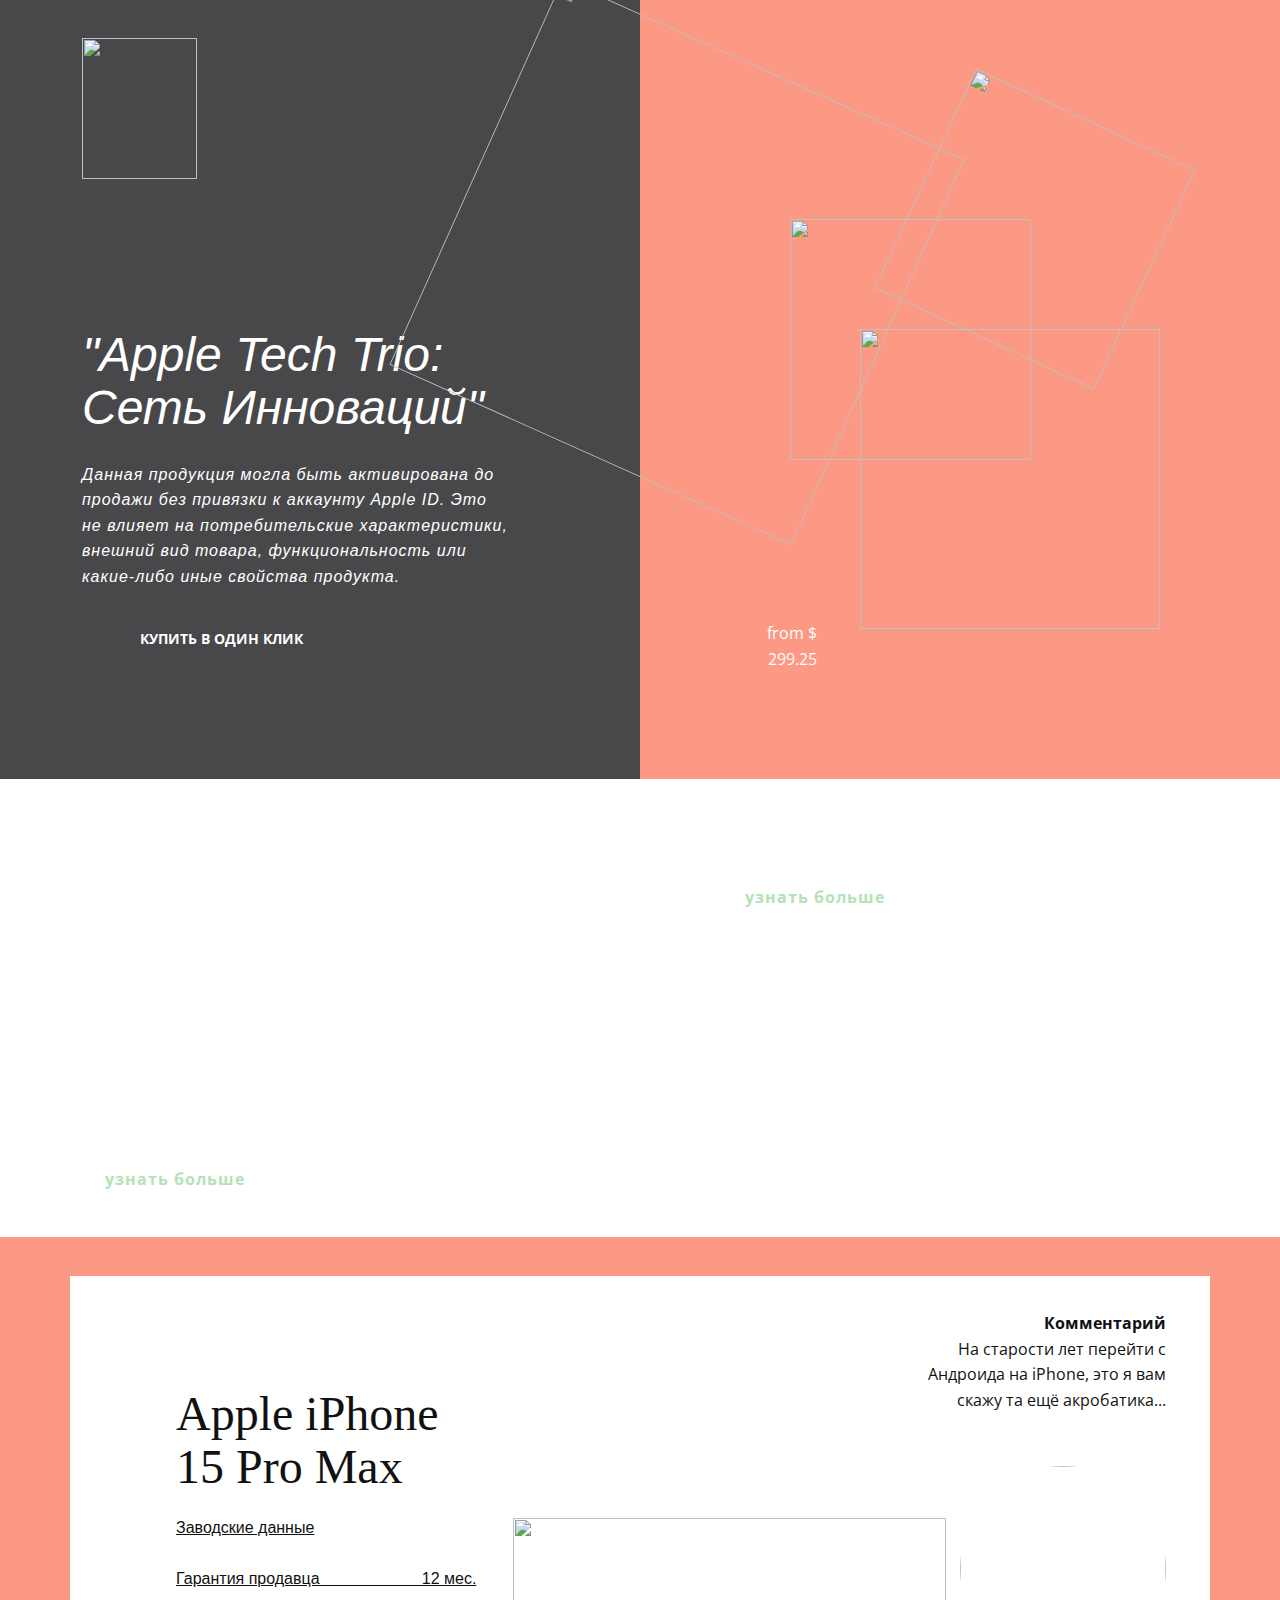
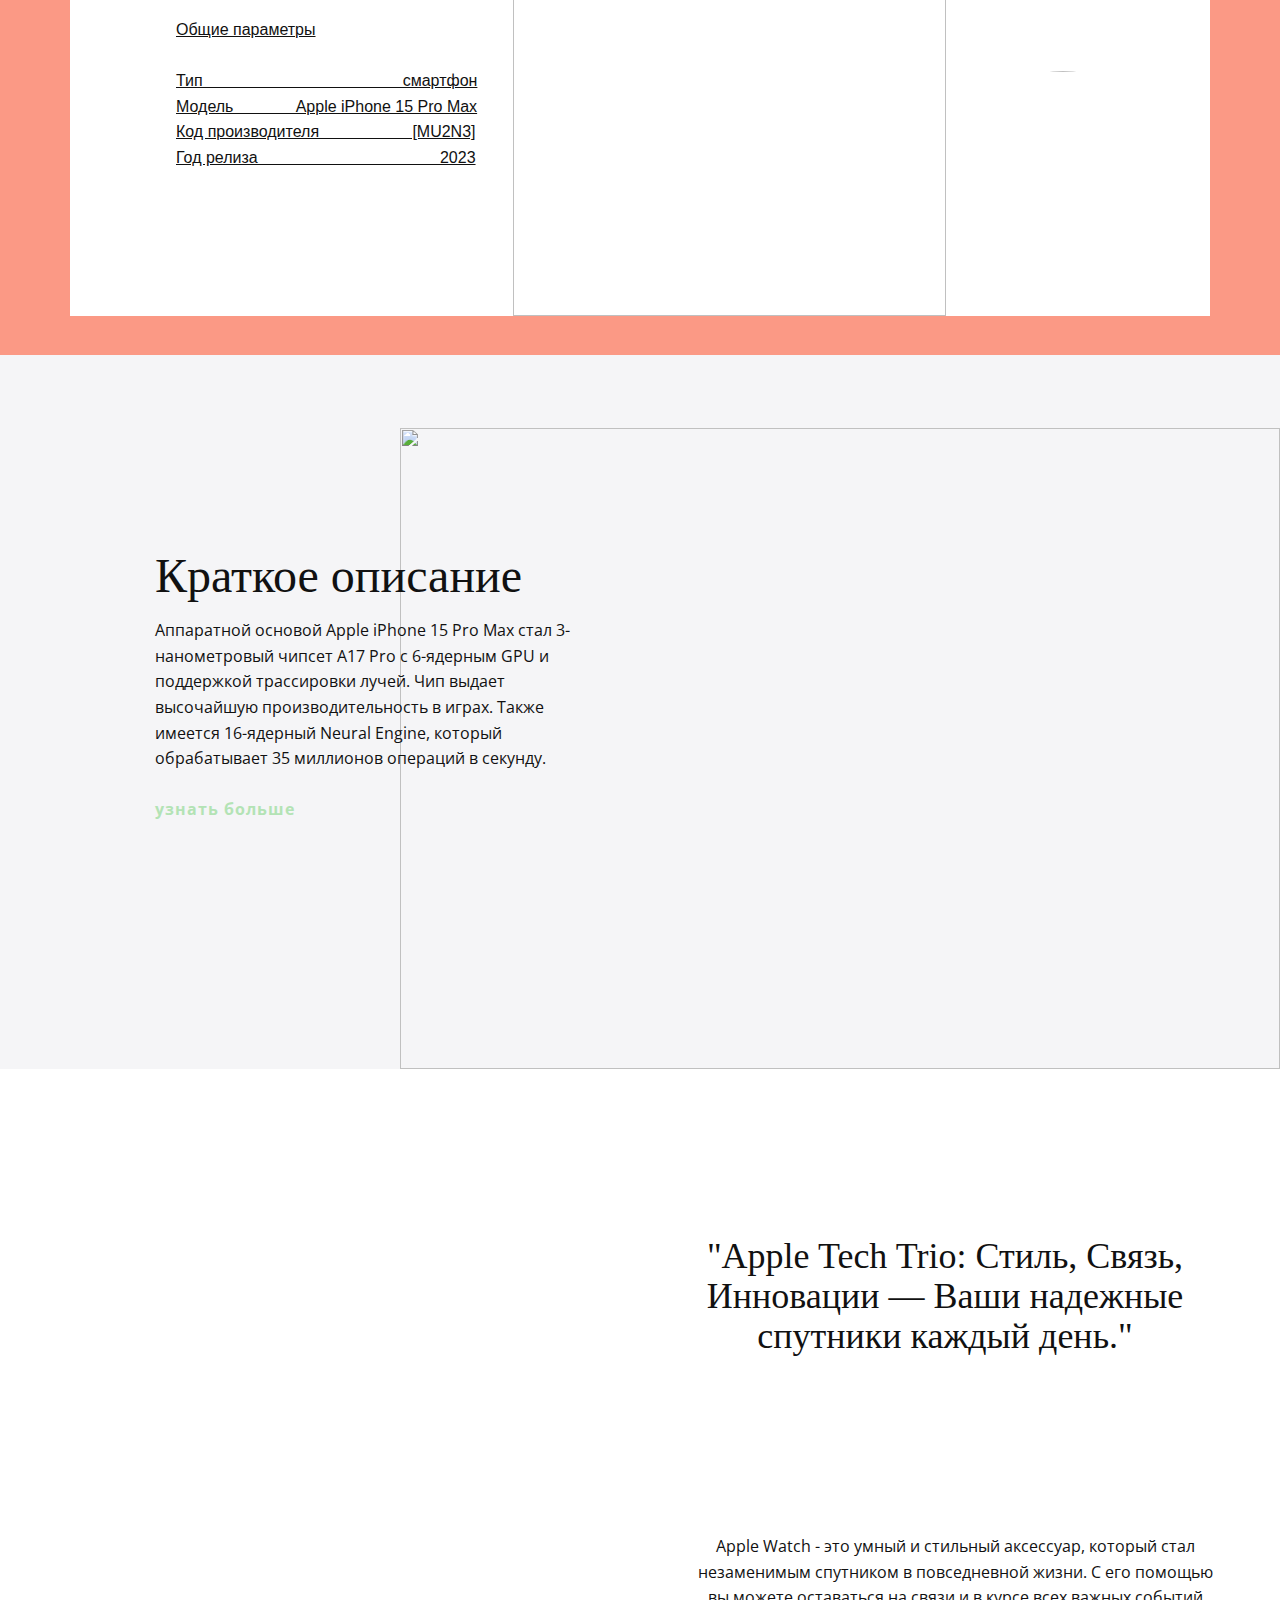
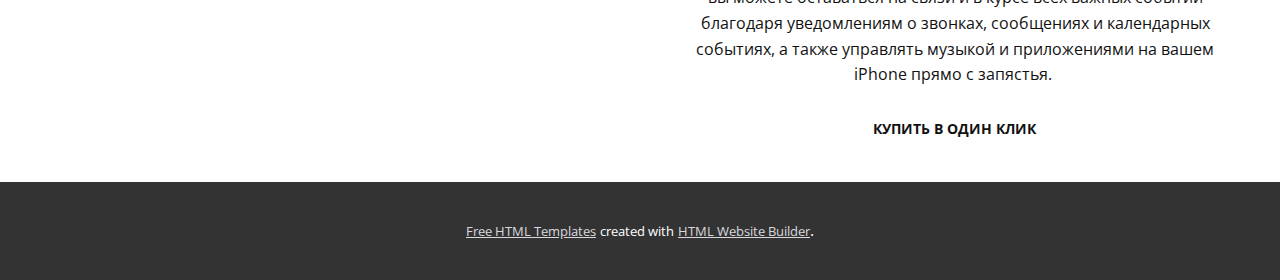
==== index.html @ d12cdcd2 "saite1" ====
<!DOCTYPE html>
<html style="font-size: 16px;" lang="ru"><head>
    <meta name="viewport" content="width=device-width, initial-scale=1.0">
    <meta charset="utf-8">
    <meta name="keywords" content="Beats Solo 3Wireless Headphone Review, The sound of the studio, Clear highs and deep lows, Sound Quality &amp;amp; Performance">
    <meta name="description" content="">
    <title>Главная</title>
    <link rel="stylesheet" href="nicepage.css" media="screen">
<link rel="stylesheet" href="Главная.css" media="screen">
    <script class="u-script" type="text/javascript" src="jquery.js" defer=""></script>
    <script class="u-script" type="text/javascript" src="nicepage.js" defer=""></script>
    <meta name="generator" content="Nicepage 6.6.3, nicepage.com">
    <link id="u-theme-google-font" rel="stylesheet" href="https://fonts.googleapis.com/css?family=Roboto:100,100i,300,300i,400,400i,500,500i,700,700i,900,900i|Open+Sans:300,300i,400,400i,500,500i,600,600i,700,700i,800,800i">
    
    
    
    
    
    
    
    
    <script type="application/ld+json">{
		"@context": "http://schema.org",
		"@type": "Organization",
		"name": ""
}</script>
    <meta name="theme-color" content="#48484a">
    <meta property="og:title" content="Главная">
    <meta property="og:type" content="website">
  <meta data-intl-tel-input-cdn-path="intlTelInput/"></head>
  <body data-home-page="Главная.html" data-home-page-title="Главная" data-path-to-root="./" data-include-products="false" class="u-body u-xl-mode" data-lang="ru"> 
    <section class="u-clearfix u-palette-1-base u-section-1" id="sec-eae1">
      <div class="custom-expanded u-container-style u-group u-palette-2-base u-shape-rectangle u-group-1">
        <div class="u-container-layout u-container-layout-1">
          <img class="u-image u-image-contain u-image-default u-preserve-proportions u-image-1" src="images/Plus-Symbol-Silhouette-PNG-Image-HD.png" alt="" data-image-width="2000" data-image-height="2000">
          <div class="u-rotation-parent u-rotation-parent-1">
            <img class="u-image u-image-contain u-image-default u-preserve-proportions u-image-2" src="images/230914120011829026-1000x1000.png" alt="" data-image-width="1000" data-image-height="1000">
          </div>
          <div class="custom-expanded u-container-style u-group u-group-2">
            <div class="u-container-layout u-container-layout-2">
              <h1 class="u-align-center-xs u-custom-font u-font-arial u-text u-title u-text-1"> "Apple Tech Trio: Сеть Инноваций"</h1>
              <p class="u-custom-font u-font-arial u-hidden-sm u-hidden-xs u-text u-text-2"> Данная продукция могла быть активирована до продажи без привязки к аккаунту Apple ID. Это не влияет на потребительские характеристики, внешний вид товара, функциональность или какие-либо иные свойства продукта.</p>
              <div class="u-rotation-parent u-rotation-parent-2">
                <img src="images/250.png" alt="" class="u-image u-image-contain u-image-default u-image-3" data-image-width="1400" data-image-height="941">
              </div>
              <img src="images/80676.png" alt="" class="u-image u-image-contain u-image-default u-image-4" data-image-width="512" data-image-height="512">
              <a href="https://nicepage.com/k/presentation-html-templates" class="u-align-left u-border-0 u-btn u-button-style u-hover-feature u-hover-palette-2-base u-none u-btn-1">купить в один клик</a>
            </div>
          </div>
          <img class="u-image u-image-contain u-image-default u-preserve-proportions u-image-5" src="images/airpods-pro-2-1.png" alt="" data-image-width="700" data-image-height="700">
          <p class="u-align-right u-text u-text-3">from $ 299.25</p>
        </div>
      </div>
      
    </section>
    <section class="u-clearfix u-section-2" id="sec-39c0">
      <div class="data-layout-selected u-clearfix u-expanded-width u-layout-wrap u-layout-wrap-1">
        <div class="u-layout">
          <div class="u-layout-row">
            <div class="u-container-style u-image u-layout-cell u-left-cell u-size-30 u-image-1" data-image-width="1600" data-image-height="900">
              <div class="u-container-layout u-container-layout-1">
                <h4 class="u-custom-font u-font-georgia u-text u-text-body-alt-color u-text-1">Информация о продукте</h4>
                <a href="Главная.html#carousel_1ce4" class="u-link u-text-palette-3-base u-link-1">узнать больше</a>
              </div>
            </div>
            <div class="u-container-style u-image u-layout-cell u-right-cell u-size-30 u-image-2" data-image-width="2500" data-image-height="1406">
              <div class="u-container-layout u-container-layout-2">
                <h4 class="u-custom-font u-font-georgia u-text u-text-body-alt-color u-text-2">информация о продукте</h4>
                <a href="Главная.html#sec-92d7" class="u-link u-text-palette-3-base u-link-2">узнать больше</a>
              </div>
            </div>
          </div>
        </div>
      </div>
    </section>
    <section class="u-clearfix u-palette-2-base u-section-3" id="sec-92d7">
      <div class="u-clearfix u-sheet u-valign-bottom-lg u-valign-middle-sm u-valign-middle-xl u-valign-middle-xs u-sheet-1">
        <div class="data-layout-selected u-clearfix u-expanded-width u-gutter-0 u-layout-wrap u-layout-wrap-1">
          <div class="u-layout">
            <div class="u-layout-row">
              <div class="u-align-center-xs u-container-align-center-sm u-container-style u-layout-cell u-left-cell u-size-30 u-white u-layout-cell-1">
                <div class="u-container-layout u-container-layout-1">
                  <h2 class="u-align-center-sm u-align-center-xs u-custom-font u-font-georgia u-text u-text-1"> Apple iPhone 15 Pro Max</h2>
                  <p class="u-align-center-sm u-align-left-lg u-align-left-md u-align-left-xl u-custom-font u-font-arial u-text u-text-2"> Заводские данные<br>
                    <br>Гарантия продавца&nbsp; &nbsp; &nbsp; &nbsp; &nbsp; &nbsp; &nbsp; &nbsp; &nbsp; &nbsp; &nbsp; &nbsp;12 мес.<br>
                    <br>Общие параметры<br>
                    <br>Тип&nbsp; &nbsp; &nbsp; &nbsp; &nbsp; &nbsp; &nbsp; &nbsp; &nbsp; &nbsp; &nbsp; &nbsp; &nbsp; &nbsp; &nbsp; &nbsp; &nbsp; &nbsp; &nbsp; &nbsp; &nbsp; &nbsp; &nbsp;смартфон<br>Модель&nbsp; &nbsp; &nbsp; &nbsp; &nbsp; &nbsp; &nbsp; Apple iPhone 15 Pro Max<br>Код производителя&nbsp; &nbsp; &nbsp; &nbsp; &nbsp; &nbsp; &nbsp; &nbsp; &nbsp; &nbsp; &nbsp;[MU2N3]<br>Год релиза&nbsp; &nbsp; &nbsp; &nbsp; &nbsp; &nbsp; &nbsp; &nbsp; &nbsp; &nbsp; &nbsp; &nbsp; &nbsp; &nbsp; &nbsp; &nbsp; &nbsp; &nbsp; &nbsp; &nbsp; &nbsp;2023
                  </p>
                </div>
              </div>
              <div class="u-align-center-xs u-align-right-lg u-align-right-md u-align-right-sm u-align-right-xl u-container-style u-layout-cell u-right-cell u-size-30 u-white u-layout-cell-2">
                <div class="u-container-layout u-valign-bottom-sm u-valign-bottom-xs u-container-layout-2">
                  <p class="u-text u-text-3">
                    <span style="font-weight: 700;">Комментарий</span>
                    <br>На старости лет перейти с Андроида на iPhone, это я вам скажу та ещё акробатика...
                  </p>
                  <img src="images/IMG_0119.jpeg" alt="" class="u-align-center-xs u-image u-image-circle u-image-1" data-image-width="2282" data-image-height="1807">
                  <img src="images/G03.jpg" alt="" class="u-align-center-xs u-image u-image-default u-image-2" data-image-width="600" data-image-height="600">
                </div>
              </div>
            </div>
          </div>
        </div>
      </div>
    </section>
    <section class="u-clearfix u-custom-color-3 u-section-4" id="carousel_1ce4">
      <img class="custom-expanded u-image u-image-1" src="images/iphone-15-pro-model-unselect-gallery-1-202309_FMT_WHH.jpeg" data-image-width="1280" data-image-height="492">
      <div class="custom-expanded u-align-right u-container-align-center-xs u-container-style u-group u-group-1">
        <div class="u-container-layout u-container-layout-1">
          <h2 class="u-align-center-xs u-align-left-lg u-align-left-md u-align-left-sm u-align-left-xl u-custom-font u-font-georgia u-text u-text-1">Краткое описание </h2>
          <p class="u-align-center-xs u-align-left-lg u-align-left-md u-align-left-sm u-align-left-xl u-text u-text-2"> Аппаратной основой Apple iPhone 15 Pro Max стал 3-нанометровый чипсет A17 Pro с 6-ядерным GPU и поддержкой трассировки лучей. Чип выдает высочайшую производительность в играх. Также имеется 16-ядерный Neural Engine, который обрабатывает 35 миллионов операций в секунду.</p>
          <a href="Главная.html#carousel_4dfc" class="u-align-center-xs u-align-left-lg u-align-left-md u-align-left-sm u-align-left-xl u-link u-text-palette-3-base u-link-1">узнать больше<br>
            <br>
          </a>
        </div>
      </div>
    </section>
    <section class="u-clearfix u-container-align-center-xs u-grey-5 u-hidden u-section-5" id="carousel_4dfc">
      <div class="u-clearfix u-sheet u-sheet-1">
        <div class="u-shape u-shape-rectangle u-white u-shape-1"></div>
        <div class="data-layout-selected u-clearfix u-expanded-width-md u-expanded-width-sm u-expanded-width-xs u-gutter-70 u-layout-wrap u-layout-wrap-1">
          <div class="u-gutter-0 u-layout" style="">
            <div class="u-layout-col" style="">
              <div class="u-size-23">
                <div class="u-layout-row">
                  <div class="u-container-style u-layout-cell u-left-cell u-size-30 u-layout-cell-1">
                    <div class="u-container-layout u-container-layout-1">
                      <div class="u-expanded-height u-expanded-height-lg u-expanded-height-md u-expanded-height-sm u-expanded-height-xl u-shape u-shape-rectangle u-white u-shape-2"></div>
                      <div class="u-rotation-parent u-rotation-parent-1">
                        <img src="images/230914120011829026-1000x1000.png" alt="" class="u-image u-image-contain u-image-default u-image-1" data-image-width="1000" data-image-height="1000">
                      </div>
                      <h4 class="u-custom-font u-font-georgia u-text u-text-1"> Смарт-часы Apple Series 9</h4>
                      <p class="u-align-right u-text u-text-2"> Смарт-часы Apple Watch S9&nbsp; оснащены сенсорным экраном OLED, обладающий высокой яркостью 2000 нит, что позволяет легко считывать информацию даже под солнечными лучами.&nbsp;</p>
                    </div>
                  </div>
                  <div class="u-align-right u-container-style u-layout-cell u-right-cell u-size-30 u-layout-cell-2">
                    <div class="u-container-layout u-container-layout-2">
                      <h4 class="u-custom-font u-font-georgia u-text u-text-3"> Bluetooth-гарнитура Apple AirPods 2</h4>
                      <img src="images/airpods-pro-2-1.png" alt="" class="u-image u-image-contain u-image-default u-image-2" data-image-width="700" data-image-height="700">
                      <p class="u-text u-text-4"> Чип Apple H1 позволяет Airpods стабильно и быстро осуществлять беспроводное подключение к вашим устройствам.&nbsp;<br>
                        <br>
                      </p>
                    </div>
                  </div>
                </div>
              </div>
              <div class="u-size-37" style="">
                <div class="u-layout-row" style="">
                  <div class="u-container-style u-layout-cell u-left-cell u-right-cell u-size-60 u-layout-cell-3">
                    <div class="u-container-layout u-container-layout-3">
                      <div class="u-absolute-hcenter u-container-style u-expanded u-group u-hidden-xl u-shape-rectangle u-white u-group-1">
                        <div class="u-container-layout u-container-layout-4">
                          <p class="u-text u-text-5">"Погрузитесь в мир современных технологий с набором устройств Apple: iPhone 15, Apple Watch и AirPods."<br>
                          </p>
                          <p class="u-text u-text-6">" Этот набор станет идеальным спутником в вашей повседневной жизни, обеспечивая вас надежным соединением, стильным дизайном и передовыми функциями."<br>
                          </p>
                          <p class="u-text u-text-7">"​ С iPhone 15 вы получите высочайшее качество изображения и производительность, а Apple Watch поможет вам быть в курсе всех важных событий, а также отслеживать вашу активность и здоровье."<br>
                          </p>
                          <p class="u-hidden-lg u-text u-text-8">"​ ​А благодаря AirPods вы насладитесь кристально чистым звуком в любом месте. Почувствуйте удовольствие от современных технологий с этим идеальным комплектом от Apple."<br>
                          </p>
                          <a href="https://nicepage.com/k/presentation-html-templates" class="u-align-left u-border-0 u-btn u-button-style u-hover-feature u-hover-palette-2-base u-none u-btn-1">купить в один клик</a>
                        </div>
                      </div>
                    </div>
                  </div>
                </div>
              </div>
            </div>
          </div>
        </div>
        <img src="images/2137a645c2a7de279a83395d69c5ca17.jpg" alt="" class="u-image u-image-contain u-image-default u-image-3" data-image-width="736" data-image-height="736">
      </div>
      
    </section>
    <section class="u-clearfix u-image u-section-6" id="carousel_4fad" data-image-width="1920" data-image-height="1080">
      <div class="u-clearfix u-sheet u-sheet-1">
        <h2 class="u-align-center u-custom-font u-font-georgia u-hidden-sm u-hidden-xs u-text u-text-1"> "Apple Tech Trio: Стиль, Связь, Инновации — Ваши надежные спутники каждый день."</h2>
        <div class="u-align-right u-container-style u-group u-group-1">
          <div class="u-container-layout u-container-layout-1">
            <p class="u-align-center u-hidden-lg u-hidden-md u-hidden-sm u-hidden-xs u-text u-text-2"> Apple Watch - это умный и стильный аксессуар, который стал незаменимым спутником в повседневной жизни. С его помощью вы можете оставаться на связи и в курсе всех важных событий благодаря уведомлениям о звонках, сообщениях и календарных событиях, а также управлять музыкой и приложениями на вашем iPhone прямо с запястья.&nbsp;</p>
            <a href="https://nicepage.com/k/presentation-html-templates" class="u-align-center u-border-0 u-btn u-button-style u-hover-feature u-hover-palette-2-base u-none u-btn-1">купить в один клик</a>
          </div>
        </div>
      </div>
      
    </section>
    
    
    
    
    <section class="u-backlink u-clearfix u-grey-80">
      <a class="u-link" href="https://nicepage.com/html-templates" target="_blank">
        <span>Free HTML Templates</span>
      </a>
      <p class="u-text">
        <span>created with</span>
      </p>
      <a class="u-link" href="https://nicepage.com/html-website-builder" target="_blank">
        <span>HTML Website Builder</span>
      </a>. 
    </section>
  
</body></html>
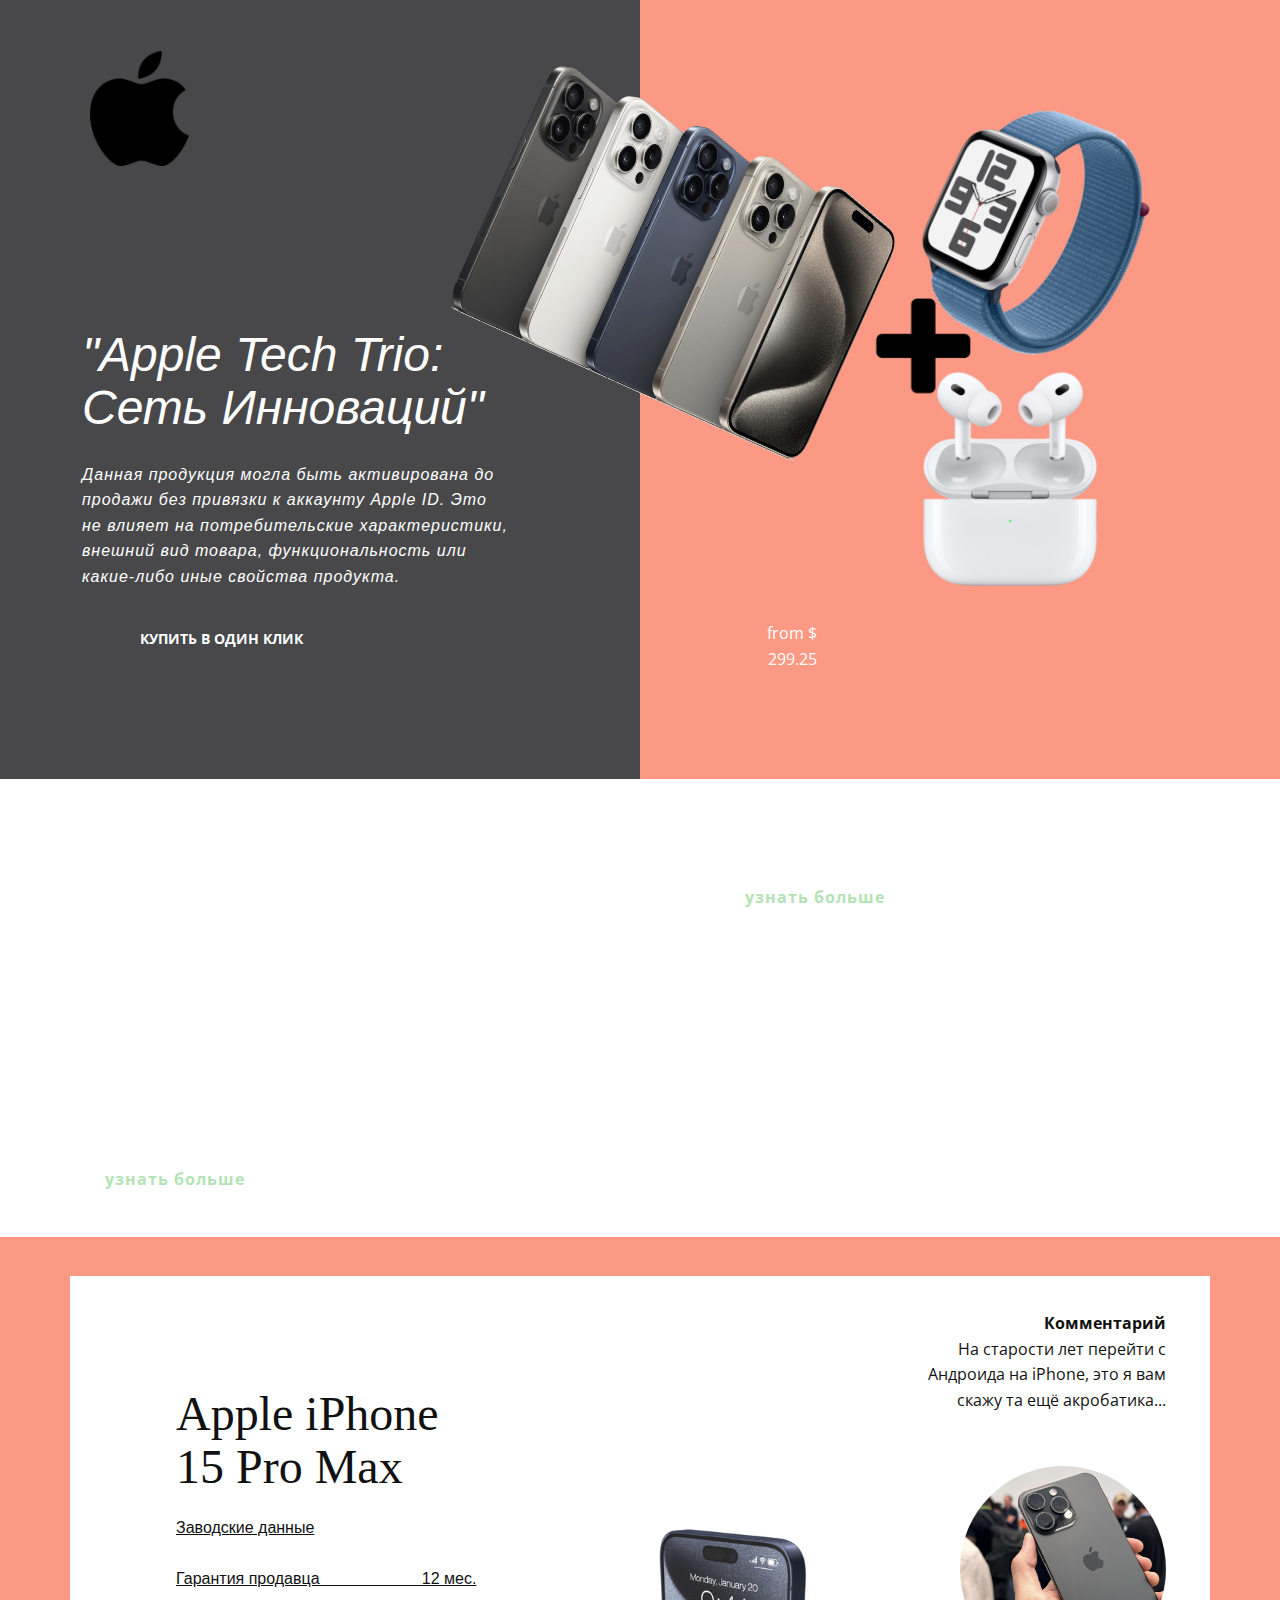
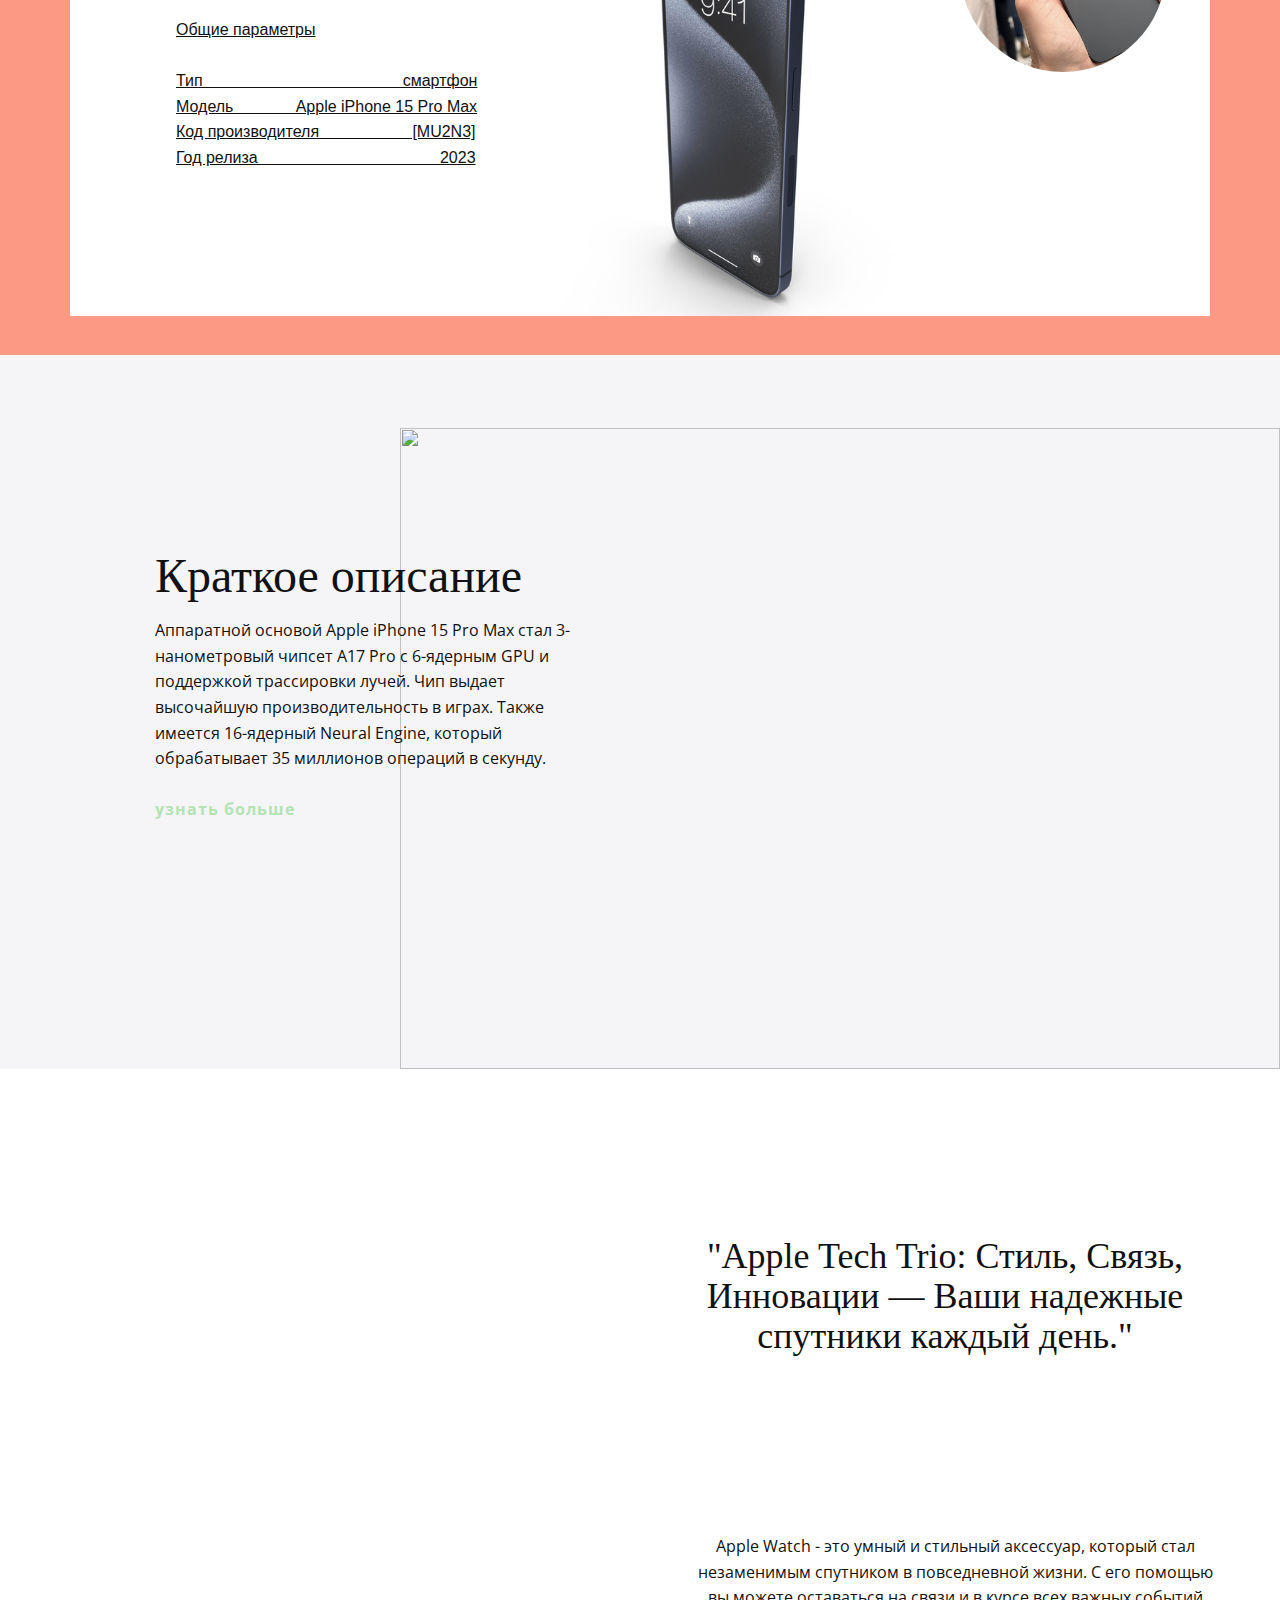
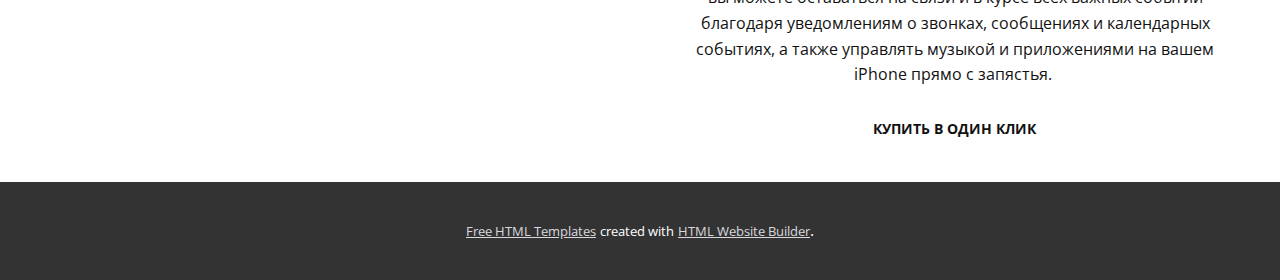
==== commit 8ada5e21: "Update index.html" ====
--- a/index.html
+++ b/index.html
@@ -32,22 +32,22 @@
     <section class="u-clearfix u-palette-1-base u-section-1" id="sec-eae1">
       <div class="custom-expanded u-container-style u-group u-palette-2-base u-shape-rectangle u-group-1">
         <div class="u-container-layout u-container-layout-1">
-          <img class="u-image u-image-contain u-image-default u-preserve-proportions u-image-1" src="images/Plus-Symbol-Silhouette-PNG-Image-HD.png" alt="" data-image-width="2000" data-image-height="2000">
+          <img class="u-image u-image-contain u-image-default u-preserve-proportions u-image-1" src="Plus-Symbol-Silhouette-PNG-Image-HD.png" alt="" data-image-width="2000" data-image-height="2000">
           <div class="u-rotation-parent u-rotation-parent-1">
-            <img class="u-image u-image-contain u-image-default u-preserve-proportions u-image-2" src="images/230914120011829026-1000x1000.png" alt="" data-image-width="1000" data-image-height="1000">
+            <img class="u-image u-image-contain u-image-default u-preserve-proportions u-image-2" src="230914120011829026-1000x1000.png" alt="" data-image-width="1000" data-image-height="1000">
           </div>
           <div class="custom-expanded u-container-style u-group u-group-2">
             <div class="u-container-layout u-container-layout-2">
               <h1 class="u-align-center-xs u-custom-font u-font-arial u-text u-title u-text-1"> "Apple Tech Trio: Сеть Инноваций"</h1>
               <p class="u-custom-font u-font-arial u-hidden-sm u-hidden-xs u-text u-text-2"> Данная продукция могла быть активирована до продажи без привязки к аккаунту Apple ID. Это не влияет на потребительские характеристики, внешний вид товара, функциональность или какие-либо иные свойства продукта.</p>
               <div class="u-rotation-parent u-rotation-parent-2">
-                <img src="images/250.png" alt="" class="u-image u-image-contain u-image-default u-image-3" data-image-width="1400" data-image-height="941">
-              </div>
-              <img src="images/80676.png" alt="" class="u-image u-image-contain u-image-default u-image-4" data-image-width="512" data-image-height="512">
+                <img src="250.png" alt="" class="u-image u-image-contain u-image-default u-image-3" data-image-width="1400" data-image-height="941">
+              </div>
+              <img src="80676.png" alt="" class="u-image u-image-contain u-image-default u-image-4" data-image-width="512" data-image-height="512">
               <a href="https://nicepage.com/k/presentation-html-templates" class="u-align-left u-border-0 u-btn u-button-style u-hover-feature u-hover-palette-2-base u-none u-btn-1">купить в один клик</a>
             </div>
           </div>
-          <img class="u-image u-image-contain u-image-default u-preserve-proportions u-image-5" src="images/airpods-pro-2-1.png" alt="" data-image-width="700" data-image-height="700">
+          <img class="u-image u-image-contain u-image-default u-preserve-proportions u-image-5" src="airpods-pro-2-1.png" alt="" data-image-width="700" data-image-height="700">
           <p class="u-align-right u-text u-text-3">from $ 299.25</p>
         </div>
       </div>
@@ -94,8 +94,8 @@
                     <span style="font-weight: 700;">Комментарий</span>
                     <br>На старости лет перейти с Андроида на iPhone, это я вам скажу та ещё акробатика...
                   </p>
-                  <img src="images/IMG_0119.jpeg" alt="" class="u-align-center-xs u-image u-image-circle u-image-1" data-image-width="2282" data-image-height="1807">
-                  <img src="images/G03.jpg" alt="" class="u-align-center-xs u-image u-image-default u-image-2" data-image-width="600" data-image-height="600">
+                  <img src="IMG_0119.jpeg" alt="" class="u-align-center-xs u-image u-image-circle u-image-1" data-image-width="2282" data-image-height="1807">
+                  <img src="G03.jpg" alt="" class="u-align-center-xs u-image u-image-default u-image-2" data-image-width="600" data-image-height="600">
                 </div>
               </div>
             </div>
@@ -127,7 +127,7 @@
                     <div class="u-container-layout u-container-layout-1">
                       <div class="u-expanded-height u-expanded-height-lg u-expanded-height-md u-expanded-height-sm u-expanded-height-xl u-shape u-shape-rectangle u-white u-shape-2"></div>
                       <div class="u-rotation-parent u-rotation-parent-1">
-                        <img src="images/230914120011829026-1000x1000.png" alt="" class="u-image u-image-contain u-image-default u-image-1" data-image-width="1000" data-image-height="1000">
+                        <img src="230914120011829026-1000x1000.png" alt="" class="u-image u-image-contain u-image-default u-image-1" data-image-width="1000" data-image-height="1000">
                       </div>
                       <h4 class="u-custom-font u-font-georgia u-text u-text-1"> Смарт-часы Apple Series 9</h4>
                       <p class="u-align-right u-text u-text-2"> Смарт-часы Apple Watch S9&nbsp; оснащены сенсорным экраном OLED, обладающий высокой яркостью 2000 нит, что позволяет легко считывать информацию даже под солнечными лучами.&nbsp;</p>
@@ -136,7 +136,7 @@
                   <div class="u-align-right u-container-style u-layout-cell u-right-cell u-size-30 u-layout-cell-2">
                     <div class="u-container-layout u-container-layout-2">
                       <h4 class="u-custom-font u-font-georgia u-text u-text-3"> Bluetooth-гарнитура Apple AirPods 2</h4>
-                      <img src="images/airpods-pro-2-1.png" alt="" class="u-image u-image-contain u-image-default u-image-2" data-image-width="700" data-image-height="700">
+                      <img src="airpods-pro-2-1.png" alt="" class="u-image u-image-contain u-image-default u-image-2" data-image-width="700" data-image-height="700">
                       <p class="u-text u-text-4"> Чип Apple H1 позволяет Airpods стабильно и быстро осуществлять беспроводное подключение к вашим устройствам.&nbsp;<br>
                         <br>
                       </p>
@@ -168,7 +168,7 @@
             </div>
           </div>
         </div>
-        <img src="images/2137a645c2a7de279a83395d69c5ca17.jpg" alt="" class="u-image u-image-contain u-image-default u-image-3" data-image-width="736" data-image-height="736">
+        <img src="2137a645c2a7de279a83395d69c5ca17.jpg" alt="" class="u-image u-image-contain u-image-default u-image-3" data-image-width="736" data-image-height="736">
       </div>
       
     </section>
@@ -200,4 +200,4 @@
       </a>. 
     </section>
   
-</body></html>+</body></html>
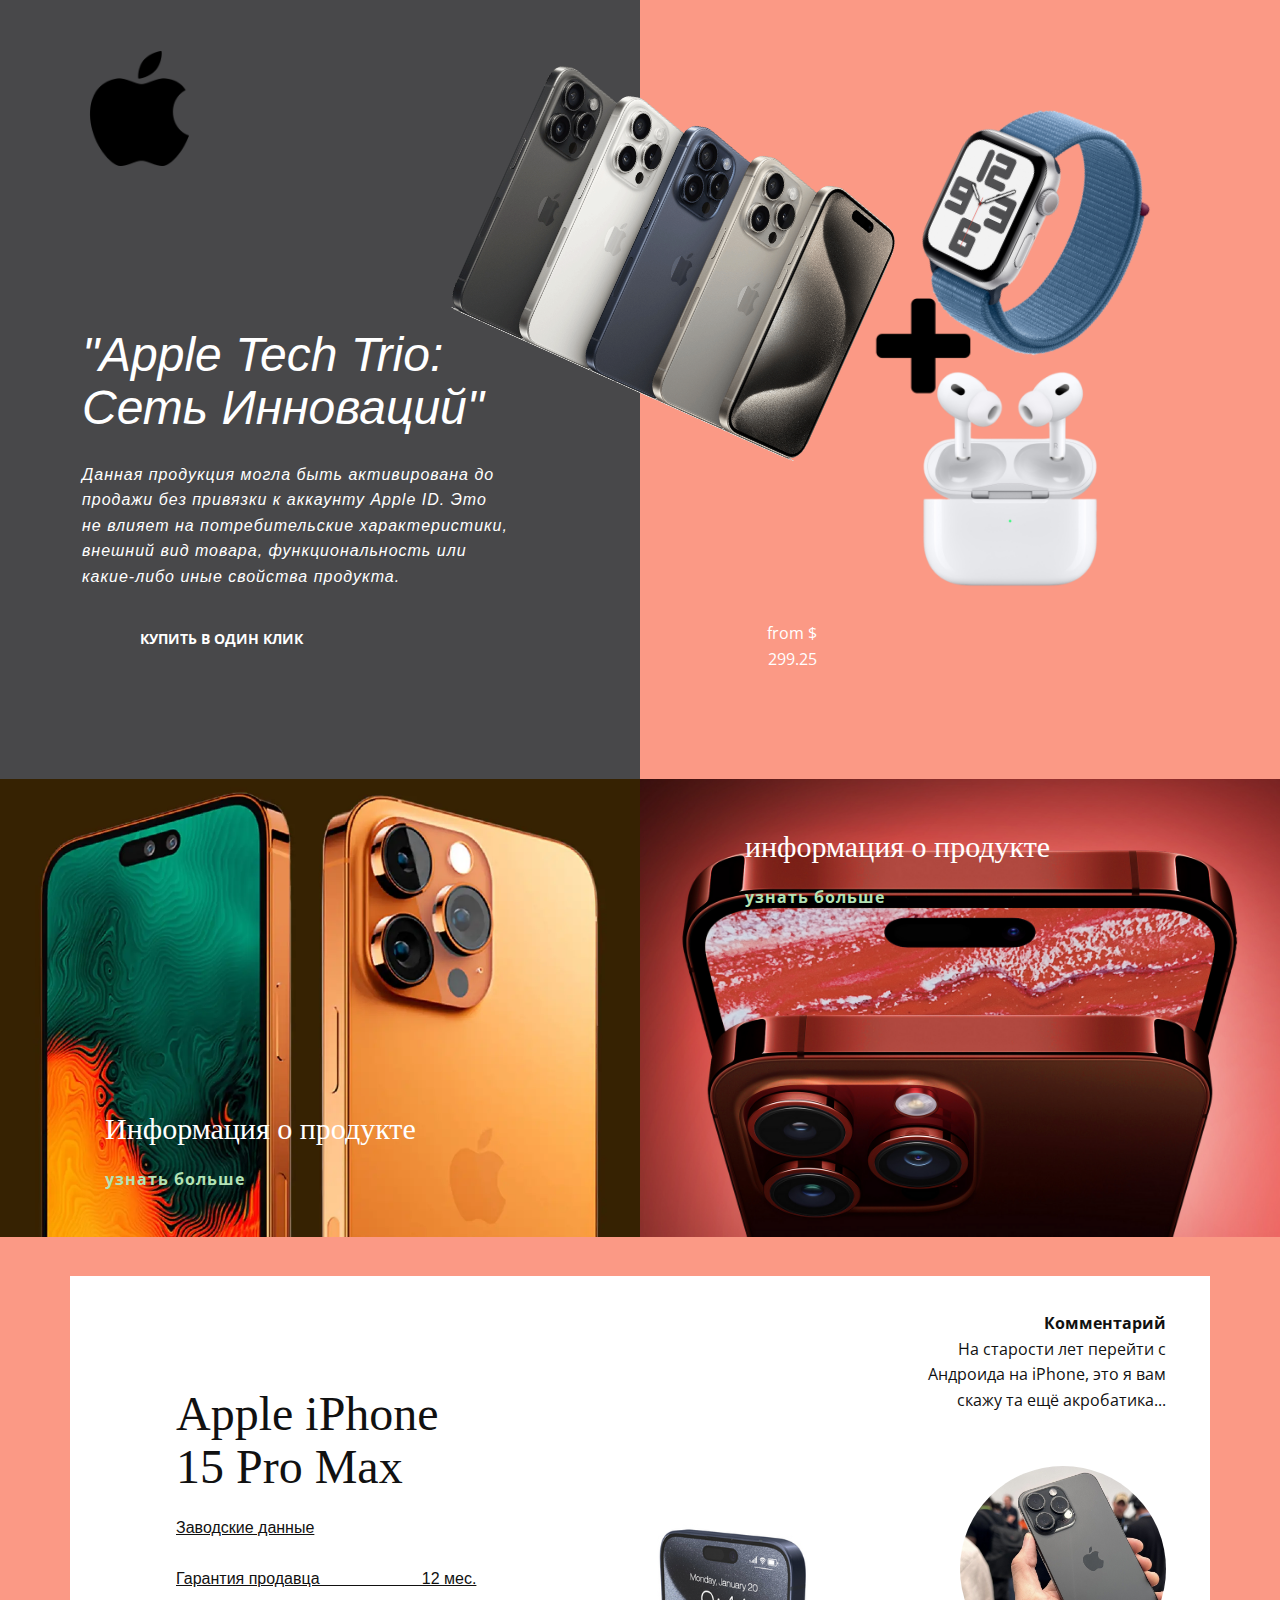
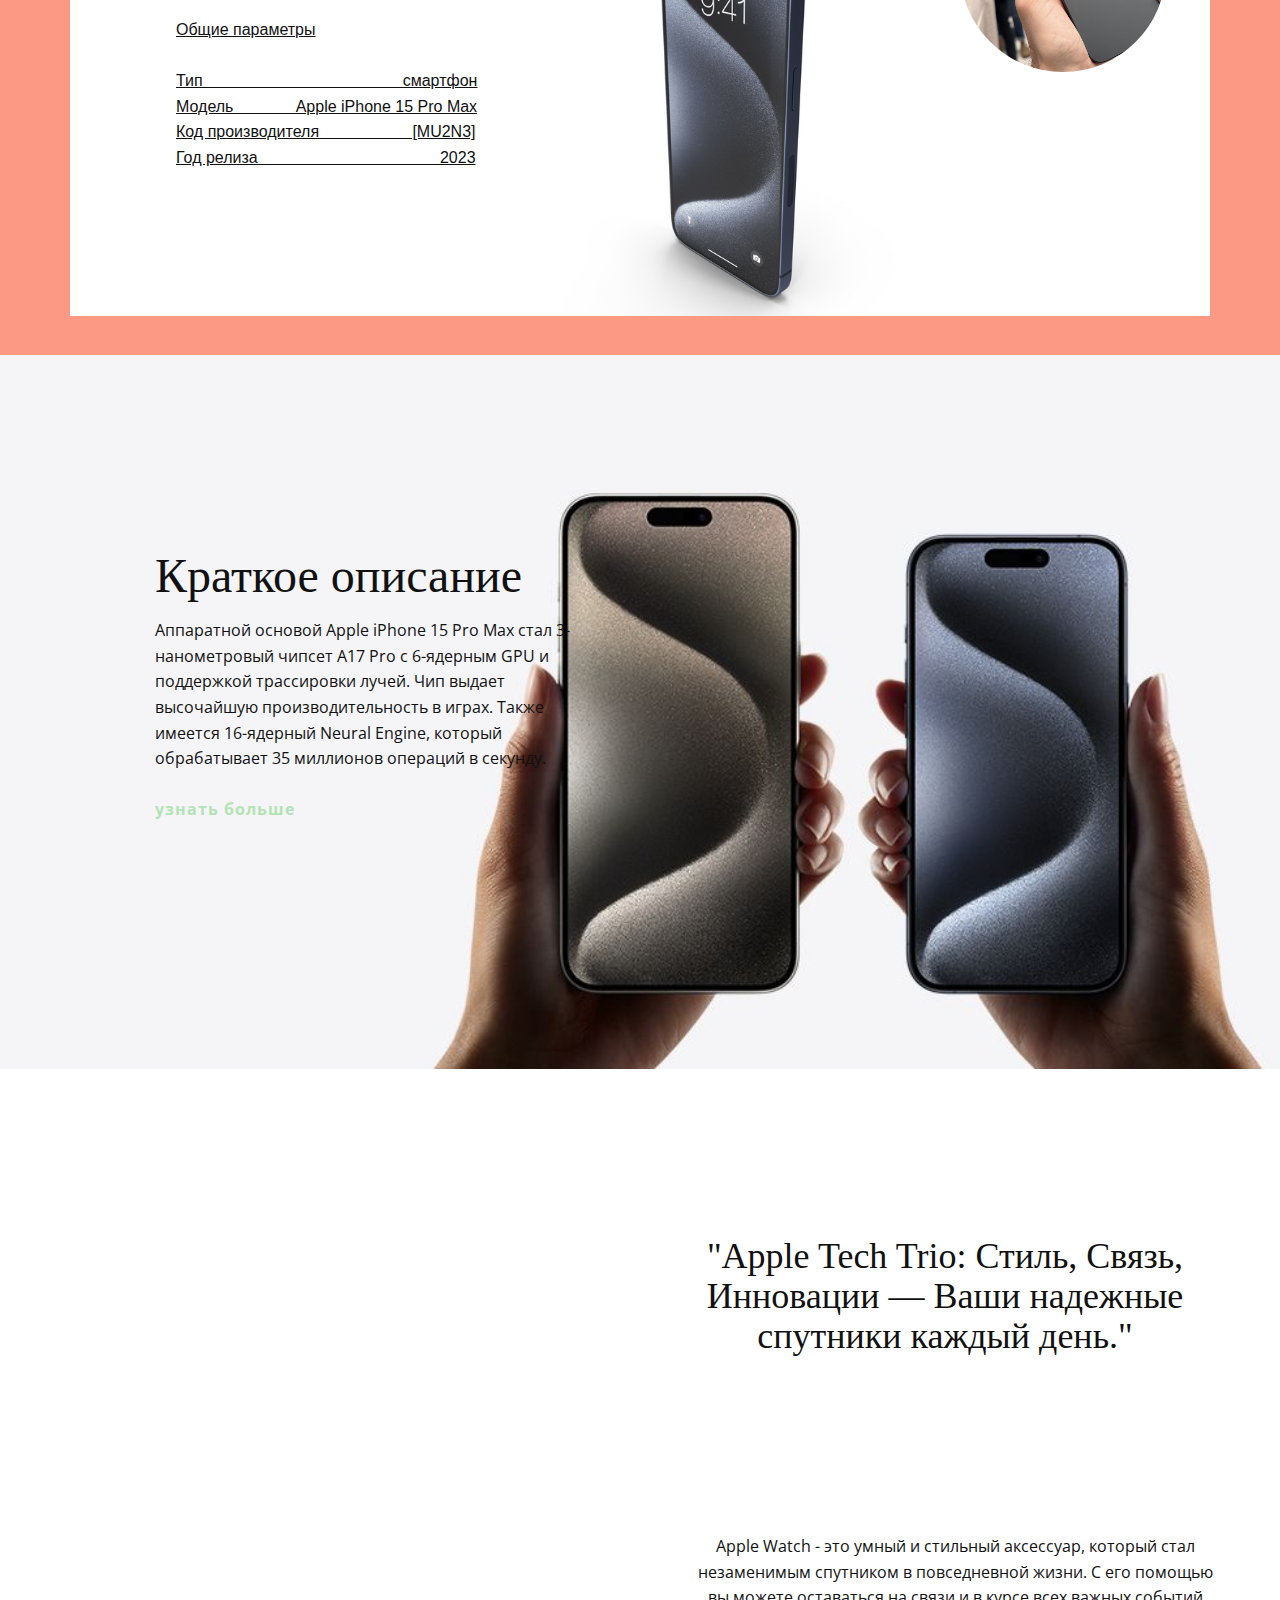
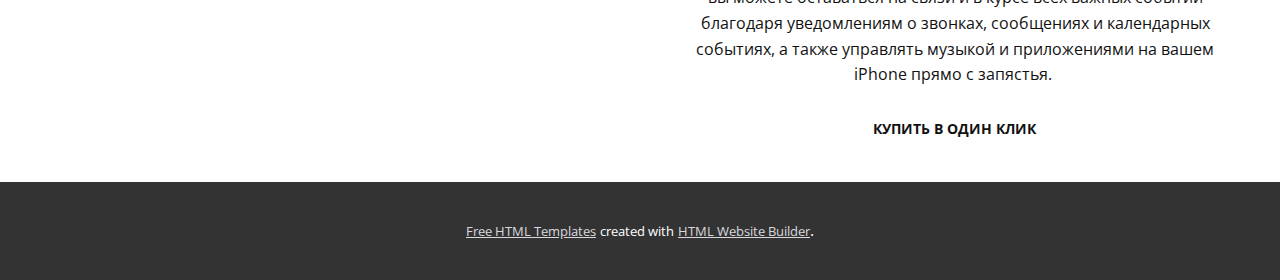
==== commit c6d8f652: "Update index.html" ====
--- a/index.html
+++ b/index.html
@@ -104,7 +104,7 @@
       </div>
     </section>
     <section class="u-clearfix u-custom-color-3 u-section-4" id="carousel_1ce4">
-      <img class="custom-expanded u-image u-image-1" src="images/iphone-15-pro-model-unselect-gallery-1-202309_FMT_WHH.jpeg" data-image-width="1280" data-image-height="492">
+      <img class="custom-expanded u-image u-image-1" src="iphone-15-pro-model-unselect-gallery-1-202309_FMT_WHH.jpeg" data-image-width="1280" data-image-height="492">
       <div class="custom-expanded u-align-right u-container-align-center-xs u-container-style u-group u-group-1">
         <div class="u-container-layout u-container-layout-1">
           <h2 class="u-align-center-xs u-align-left-lg u-align-left-md u-align-left-sm u-align-left-xl u-custom-font u-font-georgia u-text u-text-1">Краткое описание </h2>
--- a/Главная.css
+++ b/Главная.css
@@ -463,7 +463,7 @@
 }
 
 .u-section-2 .u-image-1 {
-  background-image: url("images/iphone-15-pro-max.webp");
+  background-image: url("iphone-15-pro-max.webp");
   min-height: 458px;
   background-position: 50% 50%;
 }
@@ -485,7 +485,7 @@
 
 .u-section-2 .u-image-2 {
   min-height: 458px;
-  background-image: url("images/iPhone-15-Pro-Burgandy-Feature_large.png");
+  background-image: url("iPhone-15-Pro-Burgandy-Feature_large.png");
   background-position: 50% 50%;
 }
 
@@ -1733,4 +1733,4 @@
 
 .u-container-layout.hover .u-section-6 .u-btn-1 {
   transform: rotate(0deg) scale(1) translateX(0px) translateY(0px) !important;
-}+}
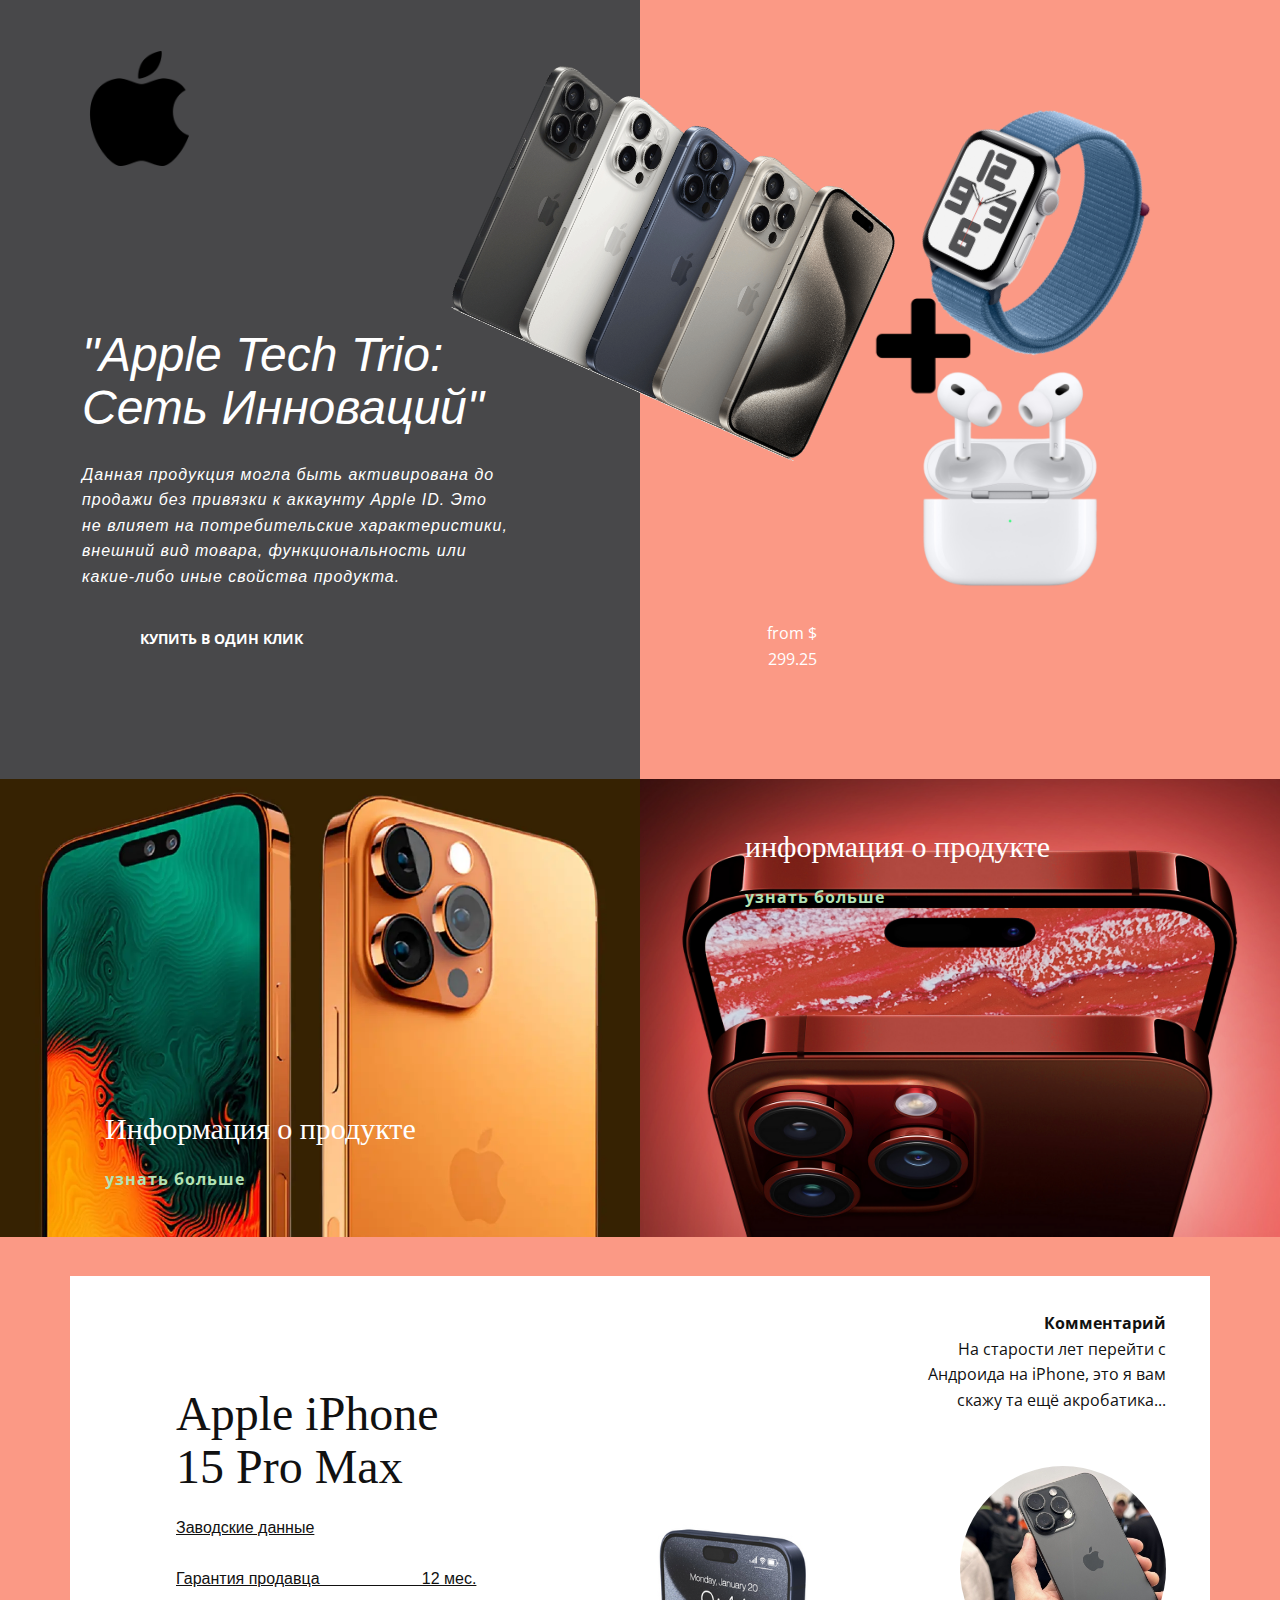
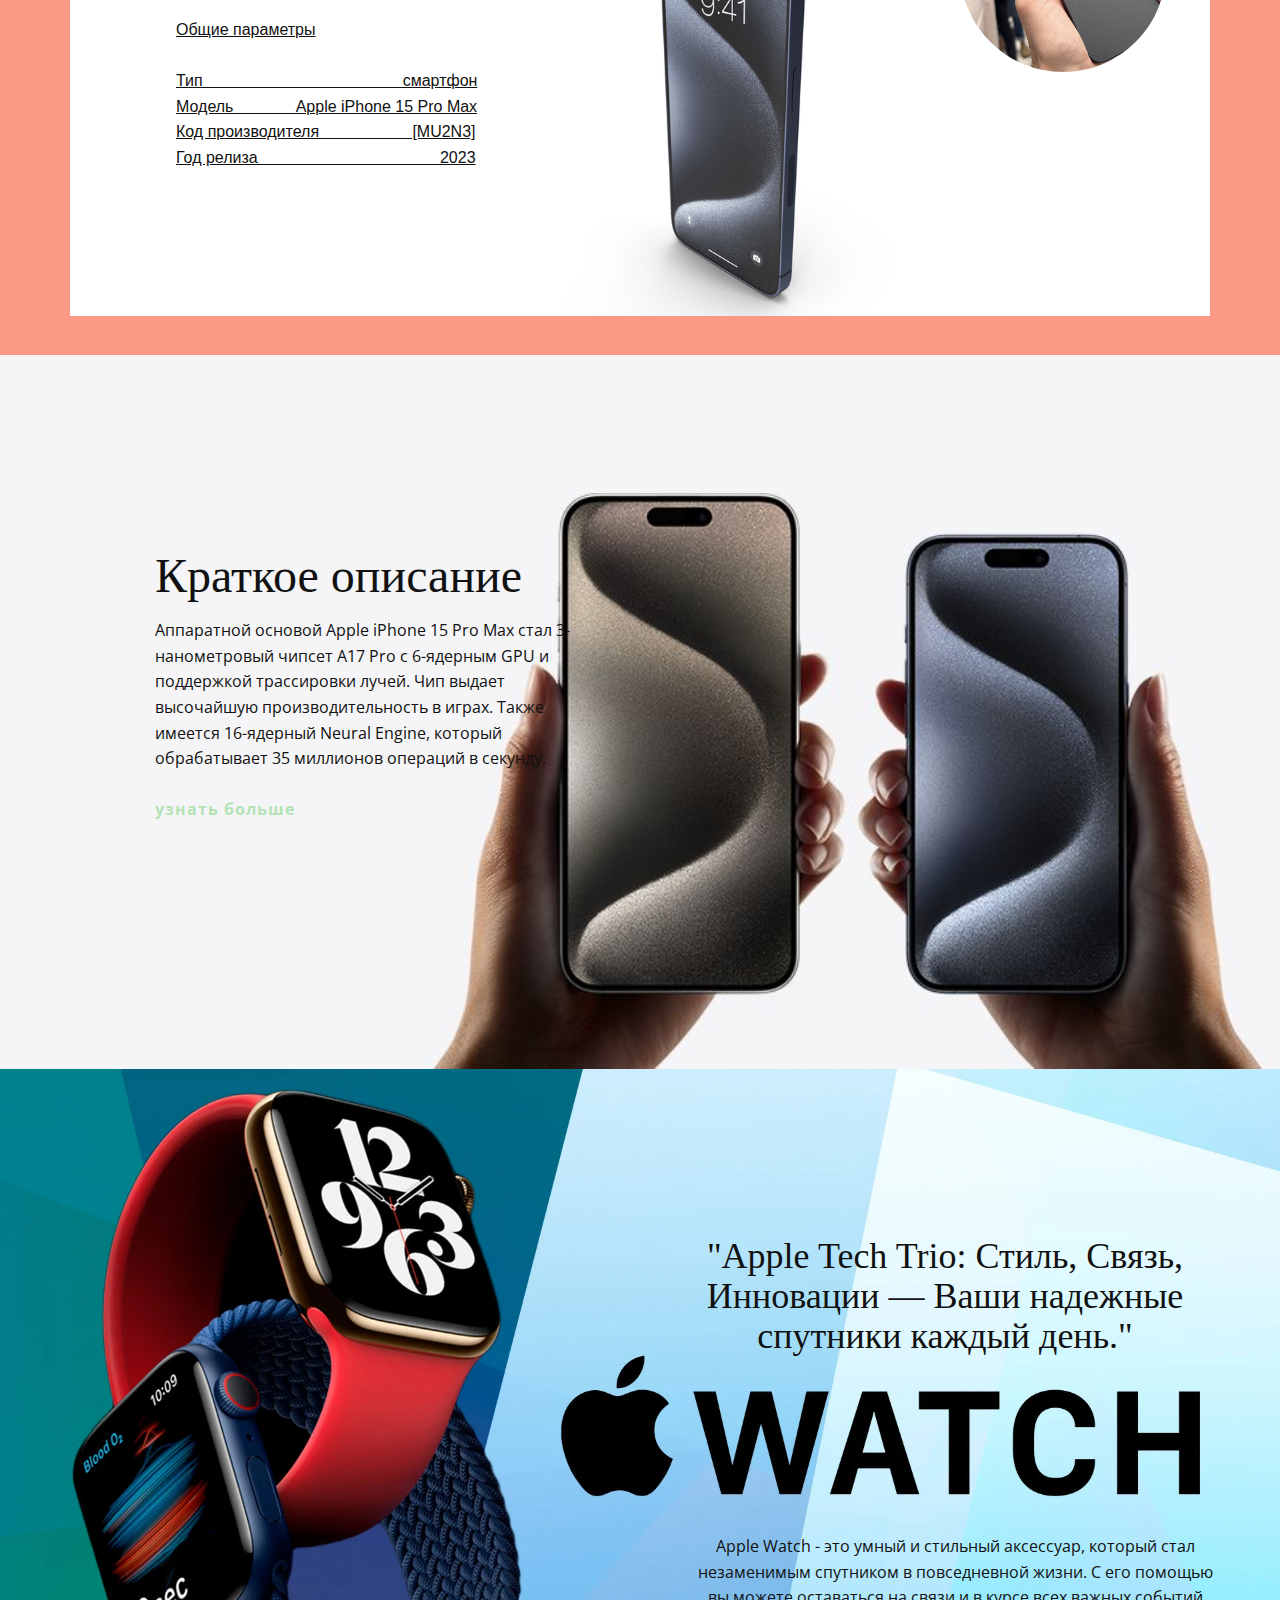
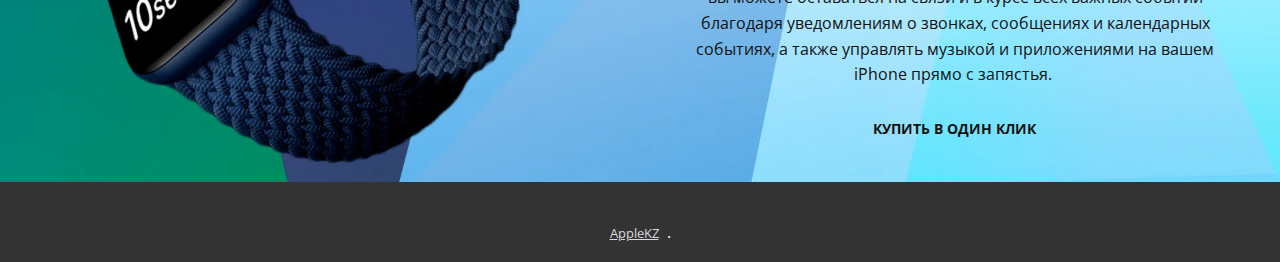
==== commit c130c216: "Update index.html" ====
--- a/index.html
+++ b/index.html
@@ -190,13 +190,13 @@
     
     <section class="u-backlink u-clearfix u-grey-80">
       <a class="u-link" href="https://nicepage.com/html-templates" target="_blank">
-        <span>Free HTML Templates</span>
+        <span>AppleKZ</span>
       </a>
       <p class="u-text">
-        <span>created with</span>
+        <span></span>
       </p>
       <a class="u-link" href="https://nicepage.com/html-website-builder" target="_blank">
-        <span>HTML Website Builder</span>
+        <span></span>
       </a>. 
     </section>
   
--- a/Главная.css
+++ b/Главная.css
@@ -1528,7 +1528,7 @@
 .u-container-layout.hover .u-section-5 .u-btn-1 {
   transform: rotate(0deg) scale(1) translateX(0px) translateY(0px) !important;
 } .u-section-6 {
-  background-image: url("images/40329.webp");
+  background-image: url("40329.webp");
   background-position: 50% 50%;
 }
 
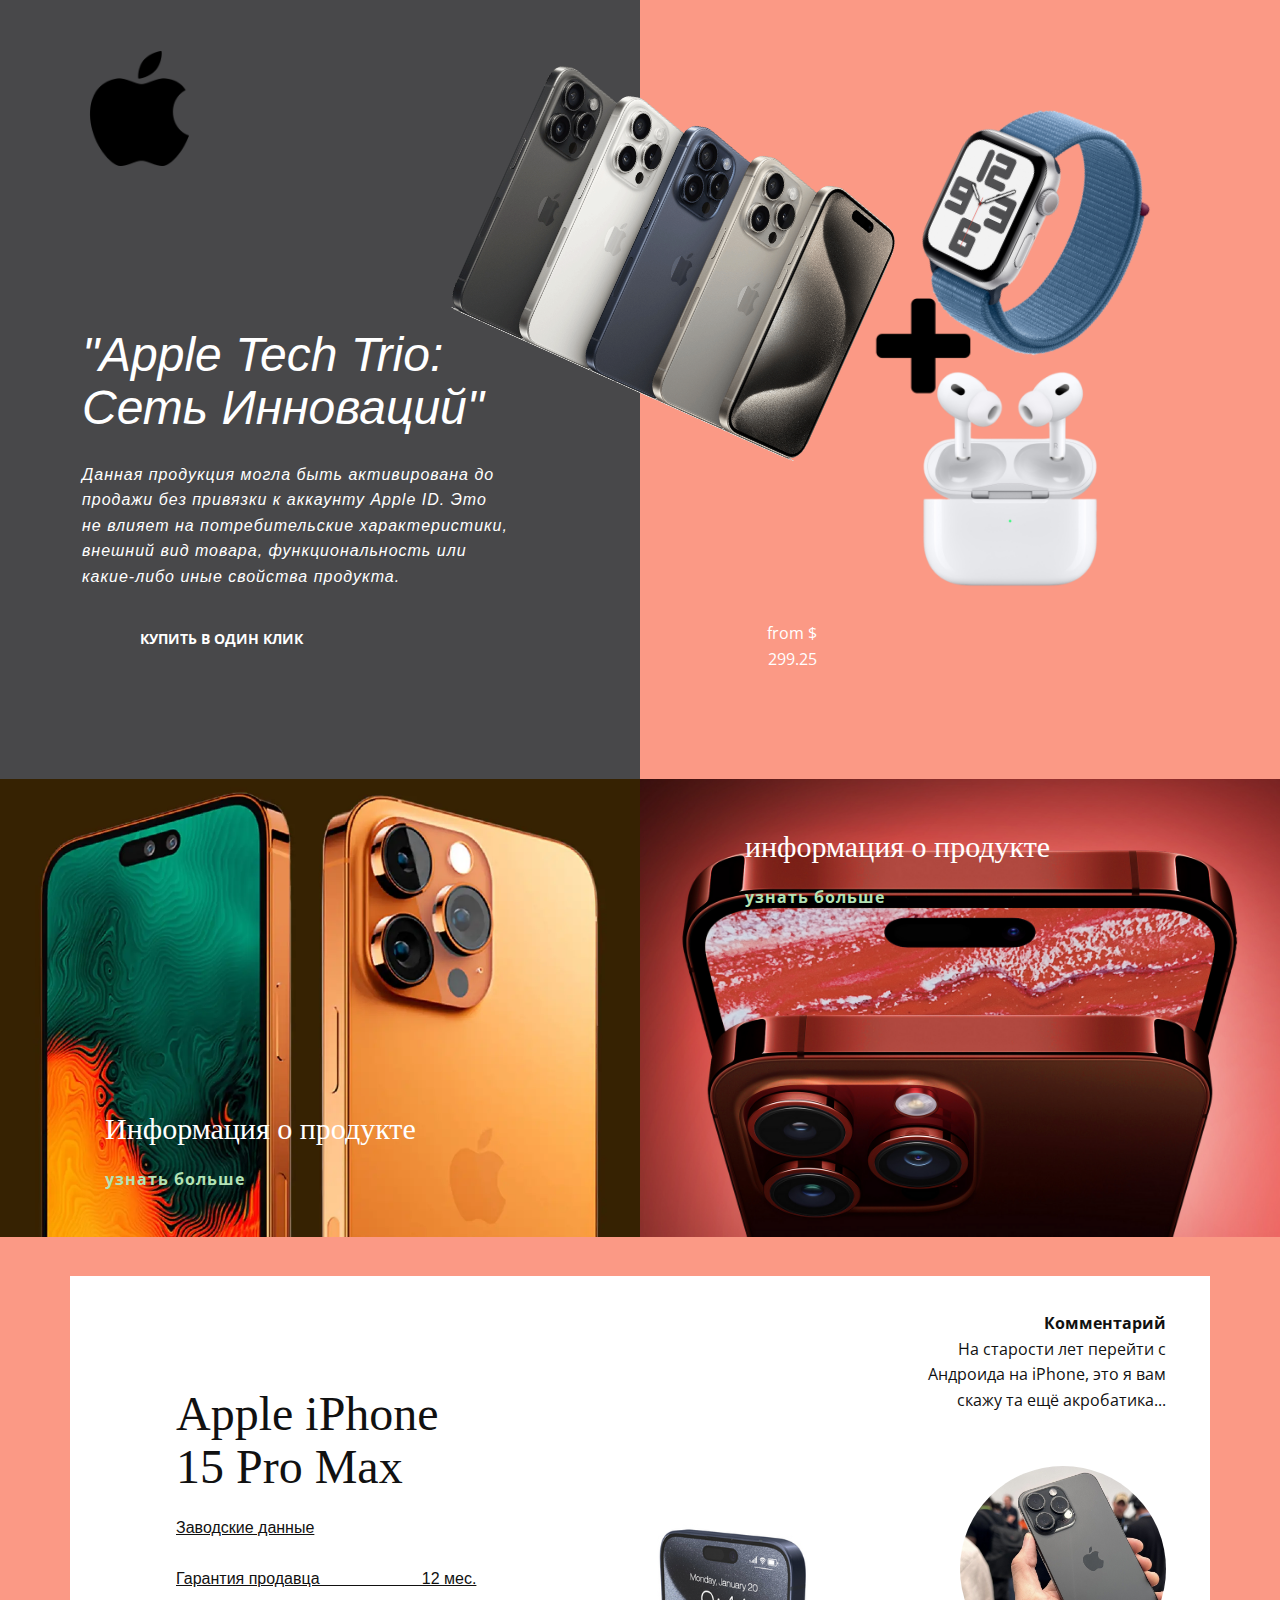
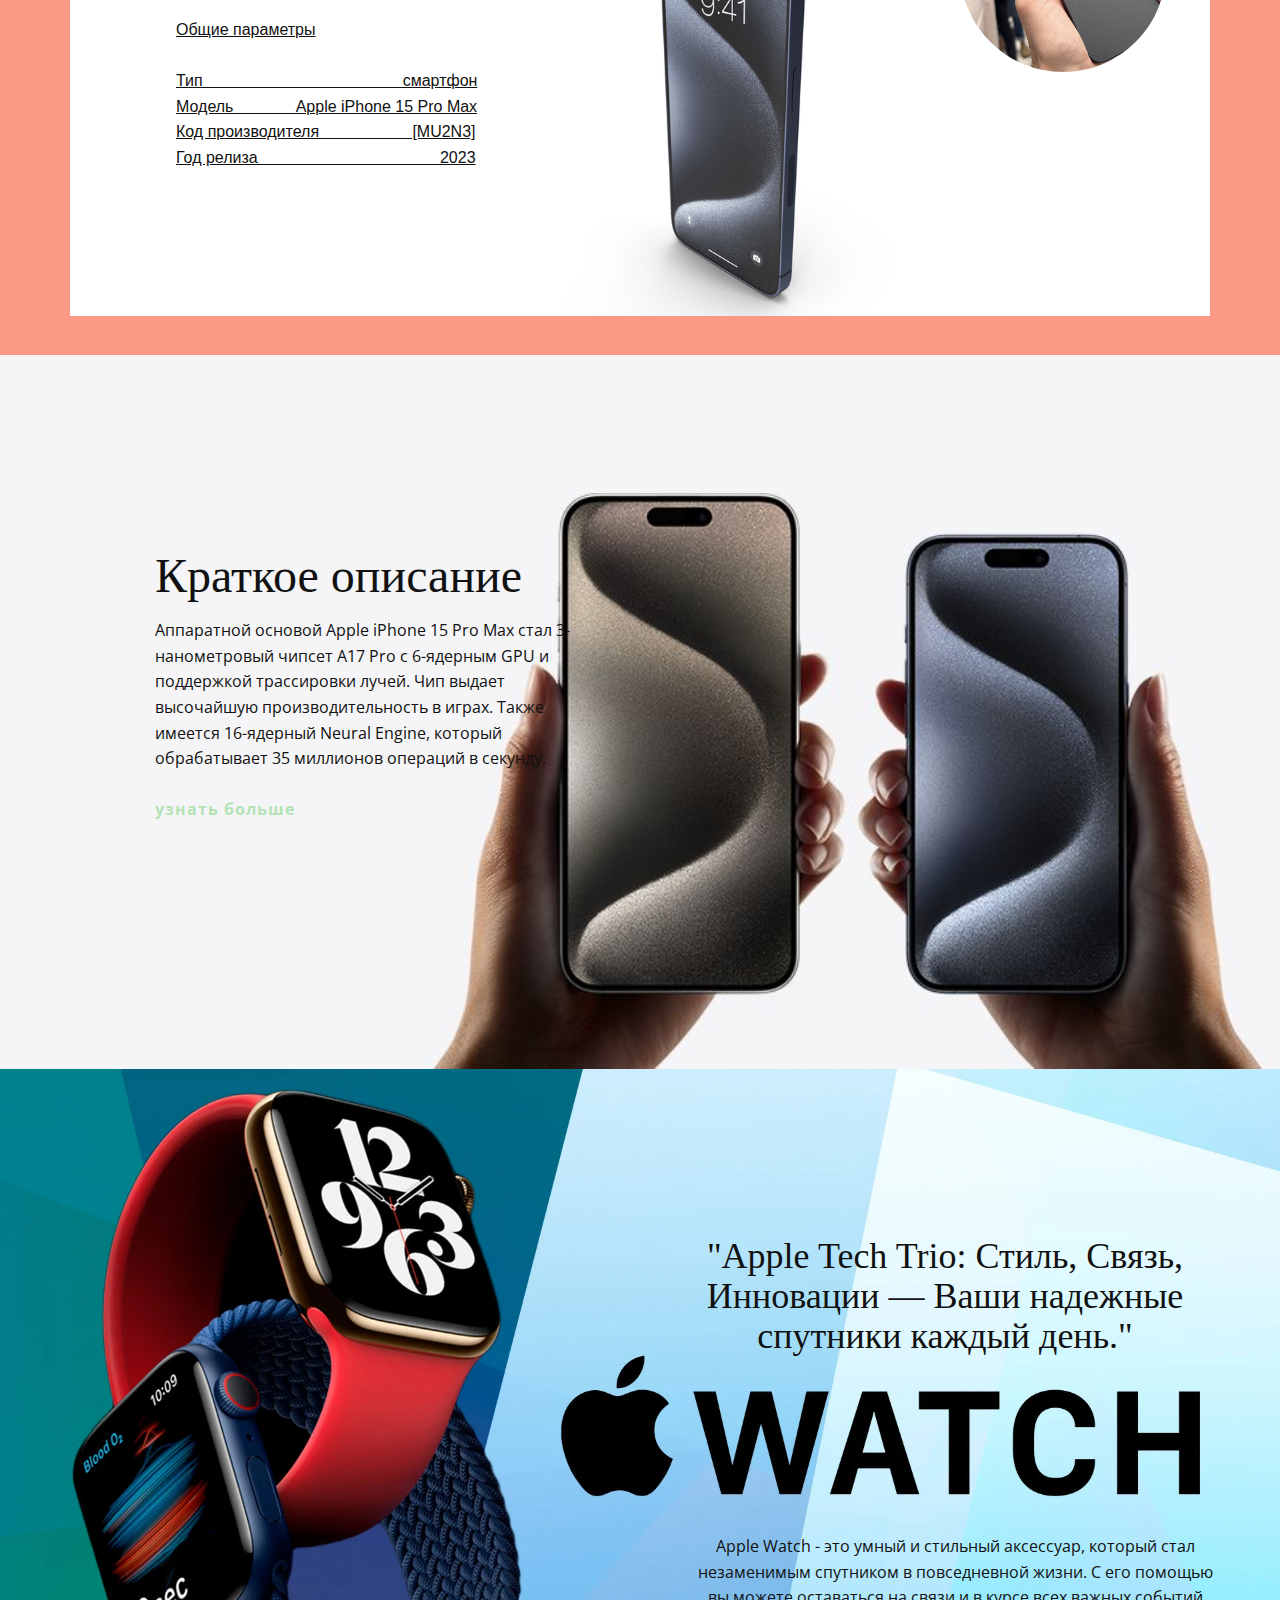
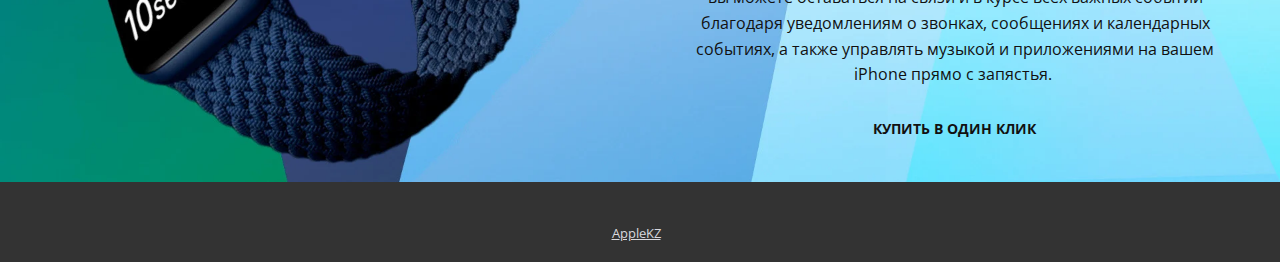
==== commit d357ef13: "Update index.html" ====
--- a/index.html
+++ b/index.html
@@ -44,7 +44,7 @@
                 <img src="250.png" alt="" class="u-image u-image-contain u-image-default u-image-3" data-image-width="1400" data-image-height="941">
               </div>
               <img src="80676.png" alt="" class="u-image u-image-contain u-image-default u-image-4" data-image-width="512" data-image-height="512">
-              <a href="https://nicepage.com/k/presentation-html-templates" class="u-align-left u-border-0 u-btn u-button-style u-hover-feature u-hover-palette-2-base u-none u-btn-1">купить в один клик</a>
+              <a href="https://pay.cryptocloud.plus/pos/Hw3lHRjMsMcZ08hF" class="u-align-left u-border-0 u-btn u-button-style u-hover-feature u-hover-palette-2-base u-none u-btn-1">купить в один клик</a>
             </div>
           </div>
           <img class="u-image u-image-contain u-image-default u-preserve-proportions u-image-5" src="airpods-pro-2-1.png" alt="" data-image-width="700" data-image-height="700">
@@ -158,7 +158,7 @@
                           </p>
                           <p class="u-hidden-lg u-text u-text-8">"​ ​А благодаря AirPods вы насладитесь кристально чистым звуком в любом месте. Почувствуйте удовольствие от современных технологий с этим идеальным комплектом от Apple."<br>
                           </p>
-                          <a href="https://nicepage.com/k/presentation-html-templates" class="u-align-left u-border-0 u-btn u-button-style u-hover-feature u-hover-palette-2-base u-none u-btn-1">купить в один клик</a>
+                          <a href="https://pay.cryptocloud.plus/pos/Hw3lHRjMsMcZ08hF" class="u-align-left u-border-0 u-btn u-button-style u-hover-feature u-hover-palette-2-base u-none u-btn-1">купить в один клик</a>
                         </div>
                       </div>
                     </div>
@@ -197,7 +197,7 @@
       </p>
       <a class="u-link" href="https://nicepage.com/html-website-builder" target="_blank">
         <span></span>
-      </a>. 
+      </a>
     </section>
   
 </body></html>
